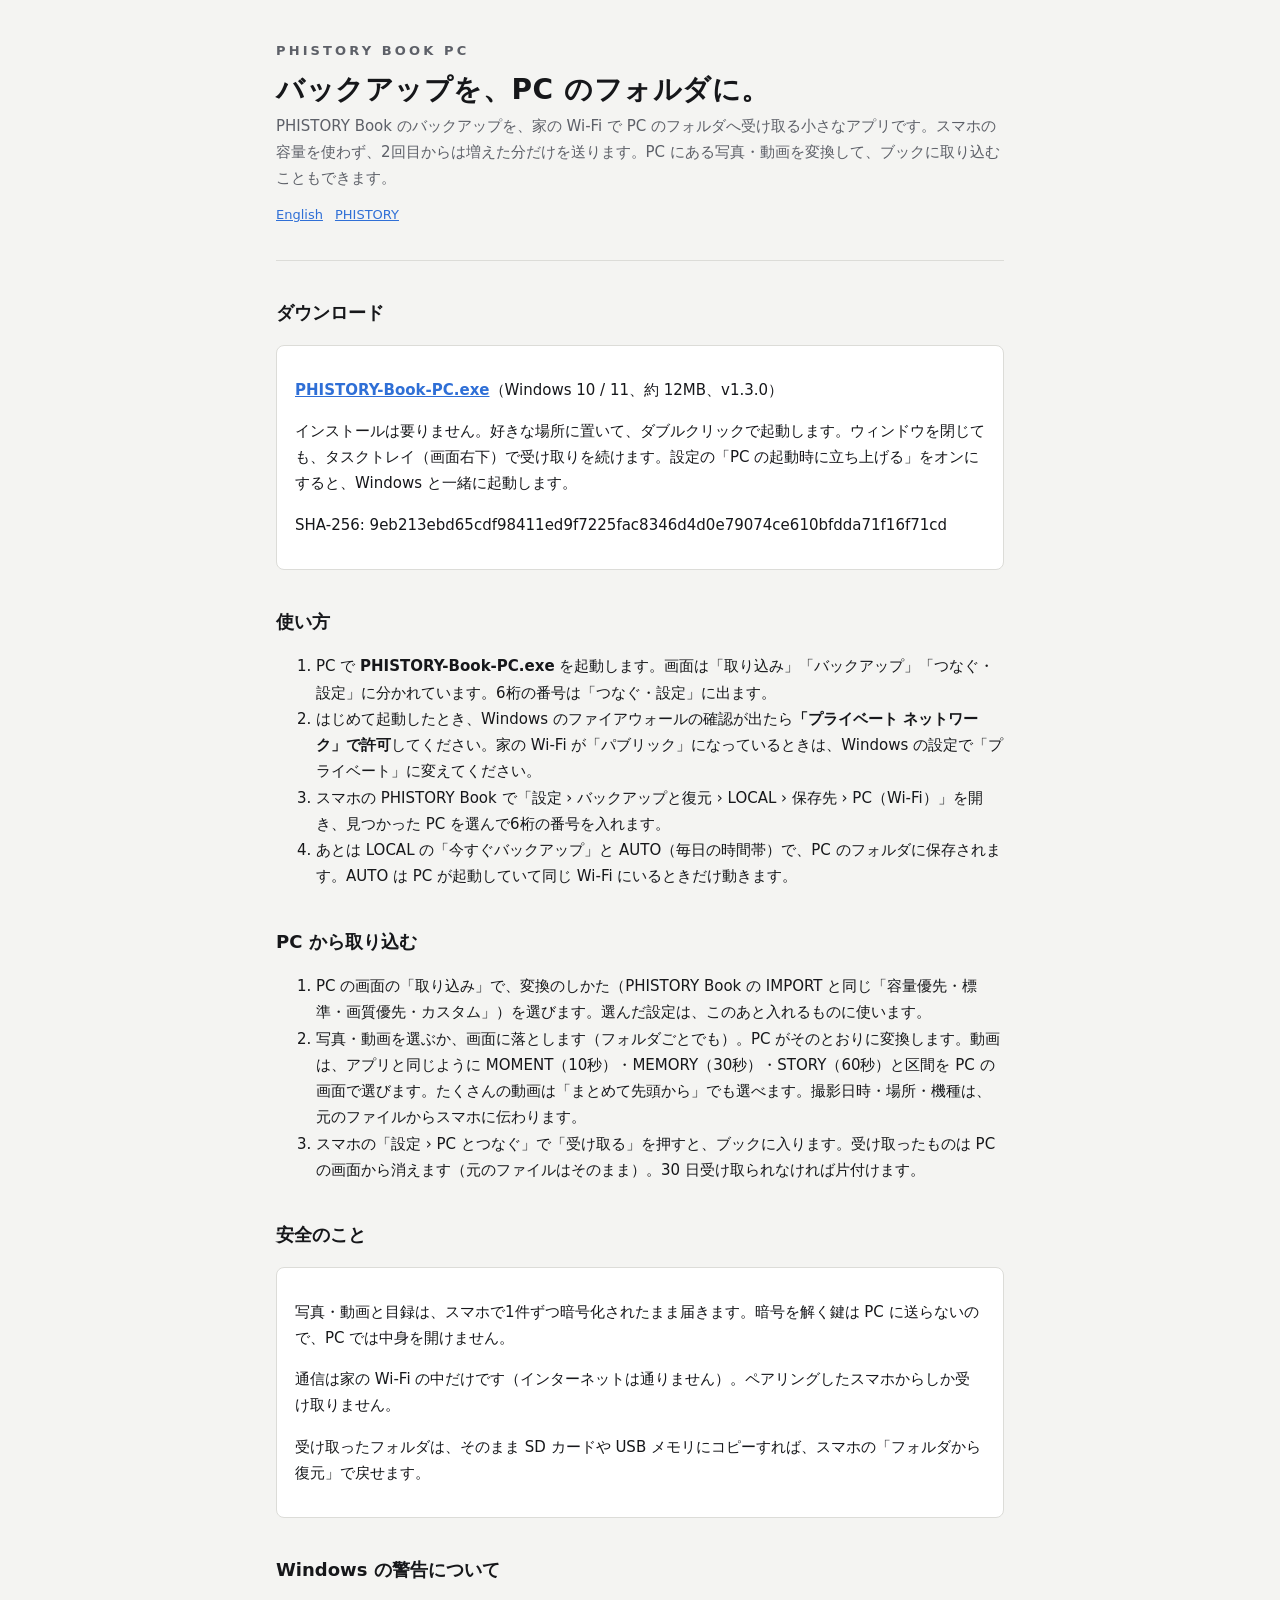
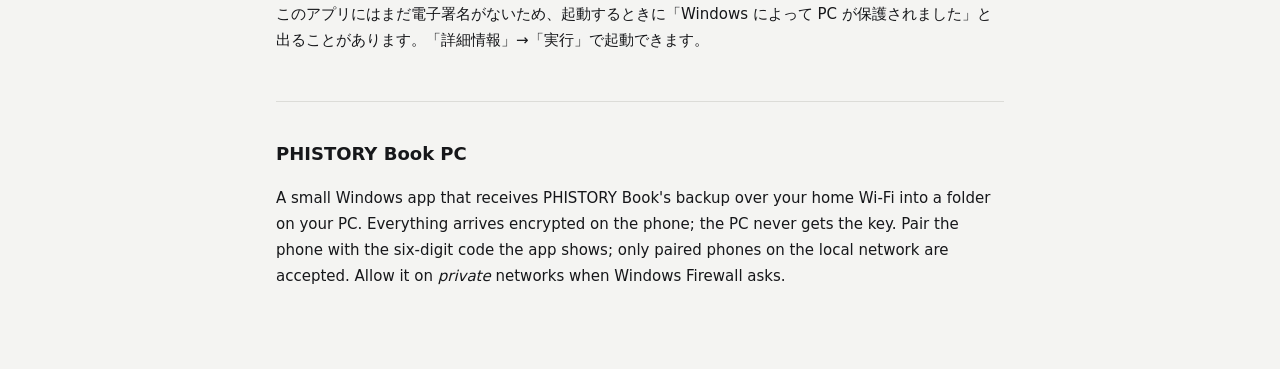
==== pc.html @ f16da41e "PHISTORY Book PC v1.3.0 の配布ページ、プライバシーポリシー更新、トップに PC アプリへのリンク" ====
<!doctype html>
<html lang="ja">
<head>
<meta charset="utf-8">
<meta name="viewport" content="width=device-width, initial-scale=1">
<title>PHISTORY Book PC</title>
<meta name="description" content="PHISTORY Book のバックアップを家の Wi-Fi で PC に受け取り、PC の写真・動画をブックに取り込むアプリ">
<link rel="stylesheet" href="style.css">
</head>
<body>
<main>
  <header>
    <div class="brand">PHISTORY BOOK PC</div>
    <h1>バックアップを、PC のフォルダに。</h1>
    <p class="lead">PHISTORY Book のバックアップを、家の Wi-Fi で PC のフォルダへ受け取る小さなアプリです。スマホの容量を使わず、2回目からは増えた分だけを送ります。PC にある写真・動画を変換して、ブックに取り込むこともできます。</p>
    <p class="lang"><a href="#en">English</a><a href="index.html">PHISTORY</a></p>
  </header>

  <h2>ダウンロード</h2>
  <div class="card">
    <p><a href="download/PHISTORY-Book-PC.exe"><strong>PHISTORY-Book-PC.exe</strong></a>（Windows 10 / 11、約 12MB、v1.3.0）</p>
    <p>インストールは要りません。好きな場所に置いて、ダブルクリックで起動します。ウィンドウを閉じても、タスクトレイ（画面右下）で受け取りを続けます。設定の「PC の起動時に立ち上げる」をオンにすると、Windows と一緒に起動します。</p>
    <p class="small">SHA-256: 9eb213ebd65cdf98411ed9f7225fac8346d4d0e79074ce610bfdda71f16f71cd</p>
  </div>

  <h2>使い方</h2>
  <ol>
    <li>PC で <strong>PHISTORY-Book-PC.exe</strong> を起動します。画面は「取り込み」「バックアップ」「つなぐ・設定」に分かれています。6桁の番号は「つなぐ・設定」に出ます。</li>
    <li>はじめて起動したとき、Windows のファイアウォールの確認が出たら<strong>「プライベート ネットワーク」で許可</strong>してください。家の Wi-Fi が「パブリック」になっているときは、Windows の設定で「プライベート」に変えてください。</li>
    <li>スマホの PHISTORY Book で「設定 › バックアップと復元 › LOCAL › 保存先 › PC（Wi-Fi）」を開き、見つかった PC を選んで6桁の番号を入れます。</li>
    <li>あとは LOCAL の「今すぐバックアップ」と AUTO（毎日の時間帯）で、PC のフォルダに保存されます。AUTO は PC が起動していて同じ Wi-Fi にいるときだけ動きます。</li>
  </ol>

  <h2>PC から取り込む</h2>
  <ol>
    <li>PC の画面の「取り込み」で、変換のしかた（PHISTORY Book の IMPORT と同じ「容量優先・標準・画質優先・カスタム」）を選びます。選んだ設定は、このあと入れるものに使います。</li>
    <li>写真・動画を選ぶか、画面に落とします（フォルダごとでも）。PC がそのとおりに変換します。動画は、アプリと同じように MOMENT（10秒）・MEMORY（30秒）・STORY（60秒）と区間を PC の画面で選びます。たくさんの動画は「まとめて先頭から」でも選べます。撮影日時・場所・機種は、元のファイルからスマホに伝わります。</li>
    <li>スマホの「設定 › PC とつなぐ」で「受け取る」を押すと、ブックに入ります。受け取ったものは PC の画面から消えます（元のファイルはそのまま）。30 日受け取られなければ片付けます。</li>
  </ol>

  <h2>安全のこと</h2>
  <div class="card">
    <p>写真・動画と目録は、スマホで1件ずつ暗号化されたまま届きます。暗号を解く鍵は PC に送らないので、PC では中身を開けません。</p>
    <p>通信は家の Wi-Fi の中だけです（インターネットは通りません）。ペアリングしたスマホからしか受け取りません。</p>
    <p>受け取ったフォルダは、そのまま SD カードや USB メモリにコピーすれば、スマホの「フォルダから復元」で戻せます。</p>
  </div>

  <h2>Windows の警告について</h2>
  <p>このアプリにはまだ電子署名がないため、起動するときに「Windows によって PC が保護されました」と出ることがあります。「詳細情報」→「実行」で起動できます。</p>

  <hr id="en">

  <h2>PHISTORY Book PC</h2>
  <p>A small Windows app that receives PHISTORY Book's backup over your home Wi-Fi into a folder on your PC. Everything arrives encrypted on the phone; the PC never gets the key. Pair the phone with the six-digit code the app shows; only paired phones on the local network are accepted. Allow it on <em>private</em> networks when Windows Firewall asks.</p>
</main>
</body>
</html>
---- style.css ----
:root {
  --bg: #f4f4f2;
  --surface: #ffffff;
  --line: #dcdcd8;
  --text: #16171a;
  --muted: #5d6068;
  --accent: #2f6fd6;
}
@media (prefers-color-scheme: dark) {
  :root {
    --bg: #0e0f11;
    --surface: #17181b;
    --line: #2a2c31;
    --text: #ececec;
    --muted: #9a9ea8;
    --accent: #7aa7ff;
  }
}
* { box-sizing: border-box; }
html { -webkit-text-size-adjust: 100%; }
body {
  margin: 0;
  background: var(--bg);
  color: var(--text);
  font-family: system-ui, -apple-system, "Segoe UI", "Hiragino Sans", "Noto Sans JP", sans-serif;
  line-height: 1.75;
}
main { max-width: 760px; margin: 0 auto; padding: 40px 16px 64px; }
header { border-bottom: 1px solid var(--line); padding-bottom: 20px; margin-bottom: 28px; }
.brand { font-size: 13px; letter-spacing: 0.24em; font-weight: 700; color: var(--muted); }
h1 { font-size: 28px; line-height: 1.35; margin: 8px 0 4px; letter-spacing: 0.02em; }
h2 { font-size: 18px; margin: 36px 0 8px; }
h3 { font-size: 15px; margin: 22px 0 4px; }
p, li { font-size: 15px; }
ul { padding-left: 1.2em; }
a { color: var(--accent); }
.lead { color: var(--muted); margin: 0; }
.card {
  background: var(--surface);
  border: 1px solid var(--line);
  border-radius: 8px;
  padding: 16px 18px;
  margin: 16px 0;
}
.lang { font-size: 13px; color: var(--muted); }
.lang a { margin-right: 12px; }
hr { border: 0; border-top: 1px solid var(--line); margin: 48px 0 8px; }
footer { color: var(--muted); font-size: 13px; margin-top: 40px; }
code { font-size: 13px; background: var(--surface); border: 1px solid var(--line); border-radius: 4px; padding: 1px 5px; word-break: break-all; }
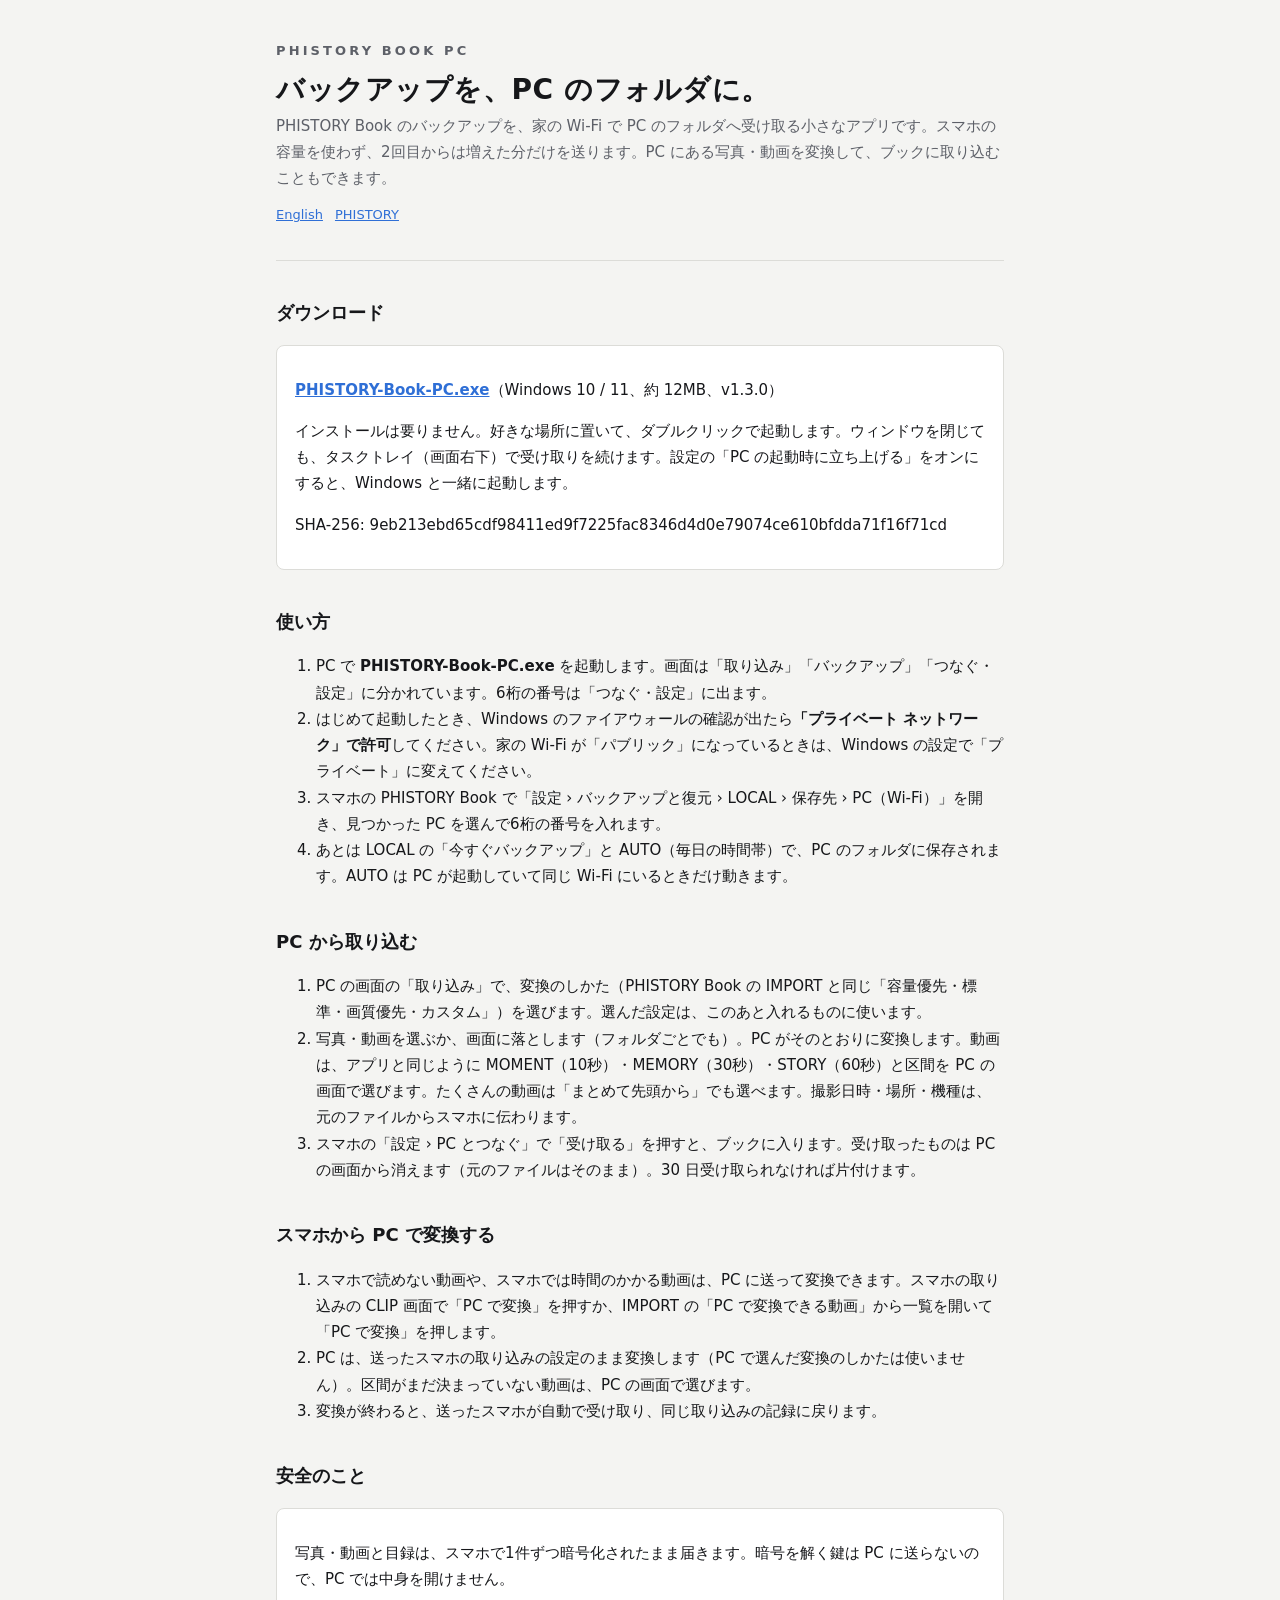
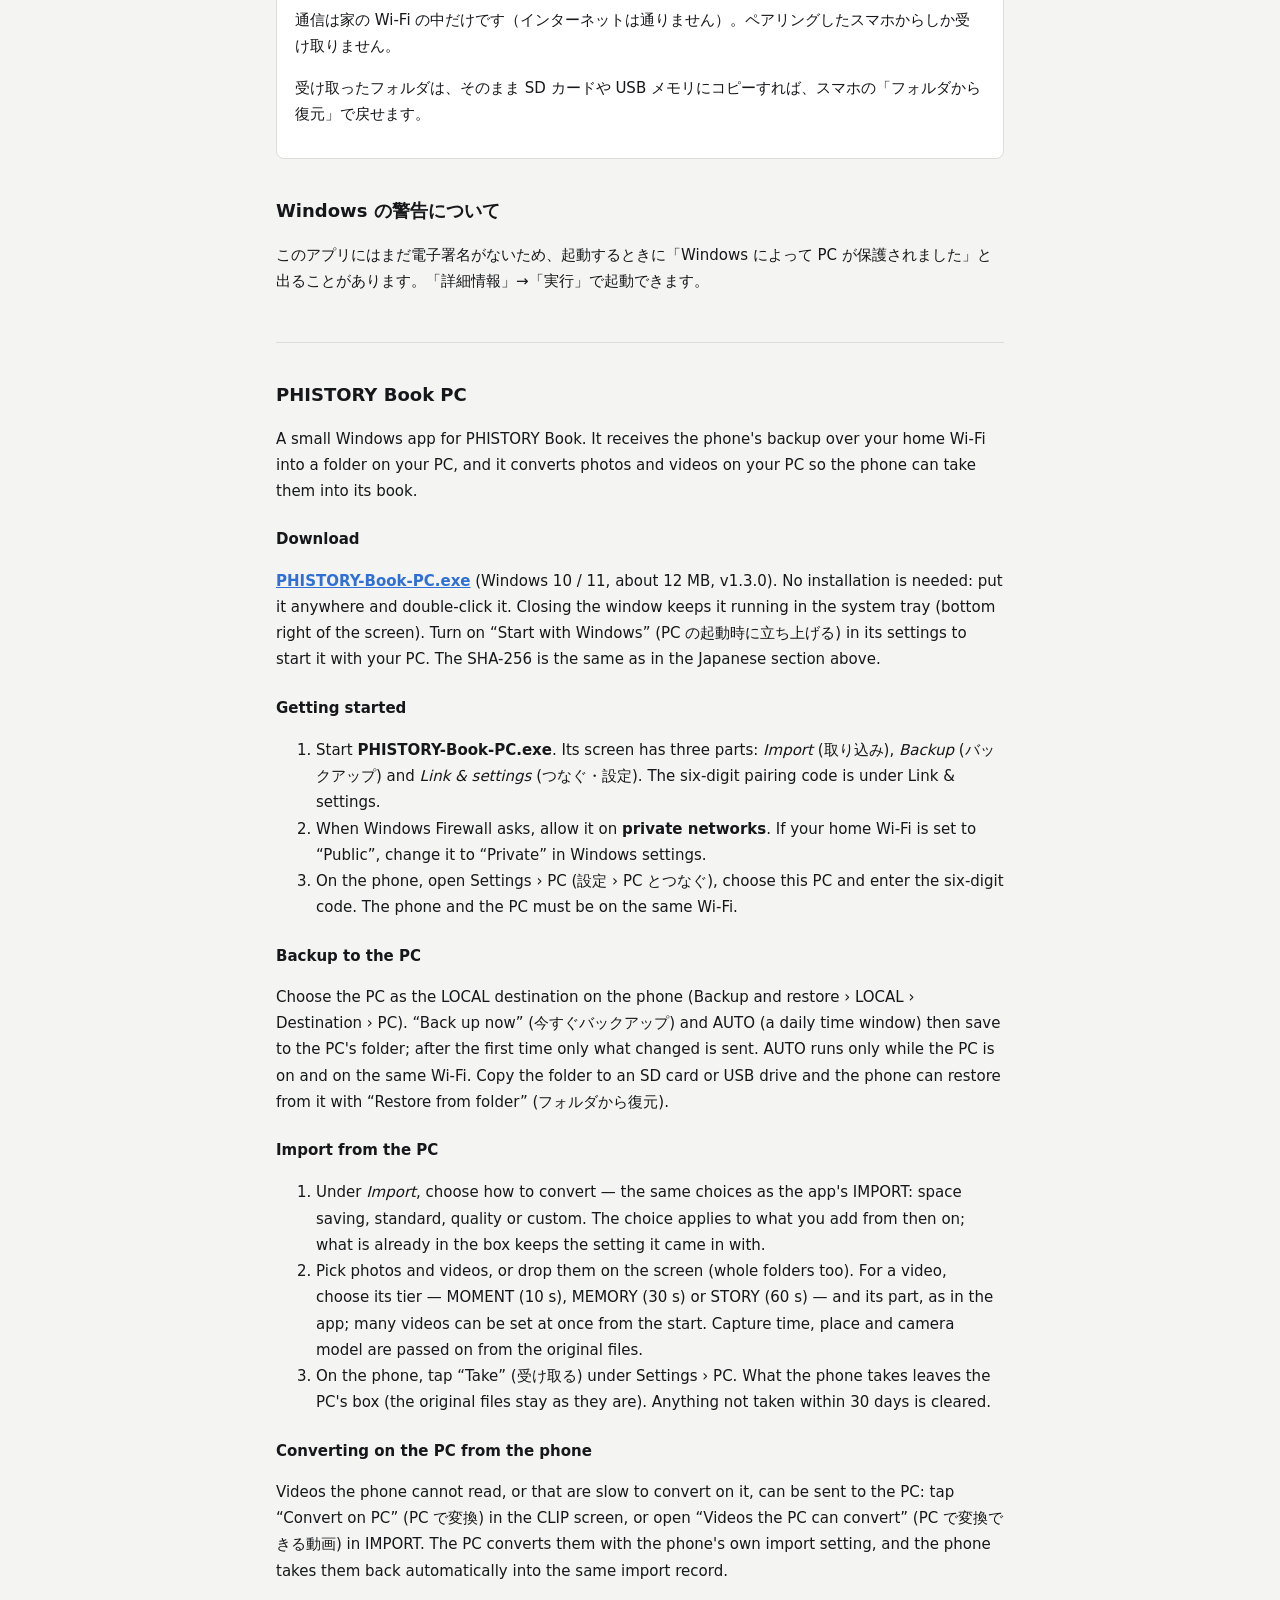
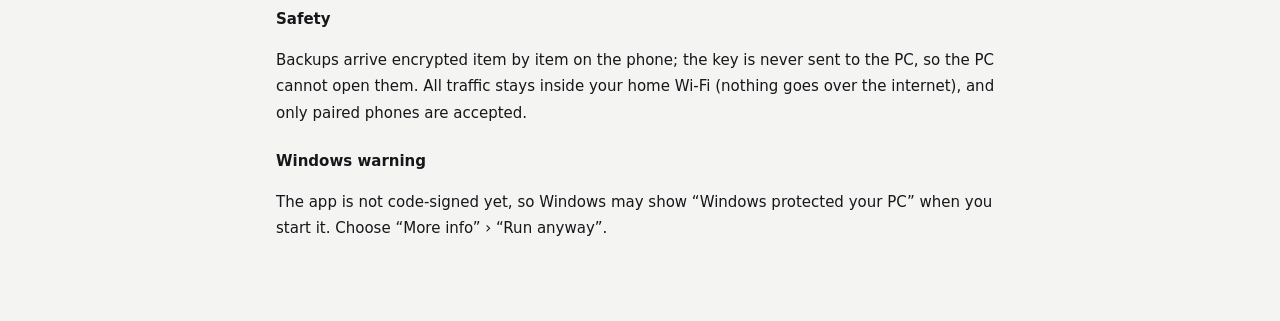
==== commit 430e247a: "PC アプリのページに英語の説明と、スマホから PC で変換する手順を追加" ====
--- a/pc.html
+++ b/pc.html
@@ -1,57 +1,93 @@
-<!doctype html>
-<html lang="ja">
-<head>
-<meta charset="utf-8">
-<meta name="viewport" content="width=device-width, initial-scale=1">
-<title>PHISTORY Book PC</title>
-<meta name="description" content="PHISTORY Book のバックアップを家の Wi-Fi で PC に受け取り、PC の写真・動画をブックに取り込むアプリ">
-<link rel="stylesheet" href="style.css">
-</head>
-<body>
-<main>
-  <header>
-    <div class="brand">PHISTORY BOOK PC</div>
-    <h1>バックアップを、PC のフォルダに。</h1>
-    <p class="lead">PHISTORY Book のバックアップを、家の Wi-Fi で PC のフォルダへ受け取る小さなアプリです。スマホの容量を使わず、2回目からは増えた分だけを送ります。PC にある写真・動画を変換して、ブックに取り込むこともできます。</p>
-    <p class="lang"><a href="#en">English</a><a href="index.html">PHISTORY</a></p>
-  </header>
-
-  <h2>ダウンロード</h2>
-  <div class="card">
-    <p><a href="download/PHISTORY-Book-PC.exe"><strong>PHISTORY-Book-PC.exe</strong></a>（Windows 10 / 11、約 12MB、v1.3.0）</p>
-    <p>インストールは要りません。好きな場所に置いて、ダブルクリックで起動します。ウィンドウを閉じても、タスクトレイ（画面右下）で受け取りを続けます。設定の「PC の起動時に立ち上げる」をオンにすると、Windows と一緒に起動します。</p>
-    <p class="small">SHA-256: 9eb213ebd65cdf98411ed9f7225fac8346d4d0e79074ce610bfdda71f16f71cd</p>
-  </div>
-
-  <h2>使い方</h2>
-  <ol>
-    <li>PC で <strong>PHISTORY-Book-PC.exe</strong> を起動します。画面は「取り込み」「バックアップ」「つなぐ・設定」に分かれています。6桁の番号は「つなぐ・設定」に出ます。</li>
-    <li>はじめて起動したとき、Windows のファイアウォールの確認が出たら<strong>「プライベート ネットワーク」で許可</strong>してください。家の Wi-Fi が「パブリック」になっているときは、Windows の設定で「プライベート」に変えてください。</li>
-    <li>スマホの PHISTORY Book で「設定 › バックアップと復元 › LOCAL › 保存先 › PC（Wi-Fi）」を開き、見つかった PC を選んで6桁の番号を入れます。</li>
-    <li>あとは LOCAL の「今すぐバックアップ」と AUTO（毎日の時間帯）で、PC のフォルダに保存されます。AUTO は PC が起動していて同じ Wi-Fi にいるときだけ動きます。</li>
-  </ol>
-
-  <h2>PC から取り込む</h2>
-  <ol>
-    <li>PC の画面の「取り込み」で、変換のしかた（PHISTORY Book の IMPORT と同じ「容量優先・標準・画質優先・カスタム」）を選びます。選んだ設定は、このあと入れるものに使います。</li>
-    <li>写真・動画を選ぶか、画面に落とします（フォルダごとでも）。PC がそのとおりに変換します。動画は、アプリと同じように MOMENT（10秒）・MEMORY（30秒）・STORY（60秒）と区間を PC の画面で選びます。たくさんの動画は「まとめて先頭から」でも選べます。撮影日時・場所・機種は、元のファイルからスマホに伝わります。</li>
-    <li>スマホの「設定 › PC とつなぐ」で「受け取る」を押すと、ブックに入ります。受け取ったものは PC の画面から消えます（元のファイルはそのまま）。30 日受け取られなければ片付けます。</li>
-  </ol>
-
-  <h2>安全のこと</h2>
-  <div class="card">
-    <p>写真・動画と目録は、スマホで1件ずつ暗号化されたまま届きます。暗号を解く鍵は PC に送らないので、PC では中身を開けません。</p>
-    <p>通信は家の Wi-Fi の中だけです（インターネットは通りません）。ペアリングしたスマホからしか受け取りません。</p>
-    <p>受け取ったフォルダは、そのまま SD カードや USB メモリにコピーすれば、スマホの「フォルダから復元」で戻せます。</p>
-  </div>
-
-  <h2>Windows の警告について</h2>
-  <p>このアプリにはまだ電子署名がないため、起動するときに「Windows によって PC が保護されました」と出ることがあります。「詳細情報」→「実行」で起動できます。</p>
-
-  <hr id="en">
-
-  <h2>PHISTORY Book PC</h2>
-  <p>A small Windows app that receives PHISTORY Book's backup over your home Wi-Fi into a folder on your PC. Everything arrives encrypted on the phone; the PC never gets the key. Pair the phone with the six-digit code the app shows; only paired phones on the local network are accepted. Allow it on <em>private</em> networks when Windows Firewall asks.</p>
-</main>
-</body>
-</html>
+<!doctype html>
+<html lang="ja">
+<head>
+<meta charset="utf-8">
+<meta name="viewport" content="width=device-width, initial-scale=1">
+<title>PHISTORY Book PC</title>
+<meta name="description" content="PHISTORY Book のバックアップを家の Wi-Fi で PC に受け取り、PC の写真・動画をブックに取り込むアプリ">
+<link rel="stylesheet" href="style.css">
+</head>
+<body>
+<main>
+  <header>
+    <div class="brand">PHISTORY BOOK PC</div>
+    <h1>バックアップを、PC のフォルダに。</h1>
+    <p class="lead">PHISTORY Book のバックアップを、家の Wi-Fi で PC のフォルダへ受け取る小さなアプリです。スマホの容量を使わず、2回目からは増えた分だけを送ります。PC にある写真・動画を変換して、ブックに取り込むこともできます。</p>
+    <p class="lang"><a href="#en">English</a><a href="index.html">PHISTORY</a></p>
+  </header>
+
+  <h2>ダウンロード</h2>
+  <div class="card">
+    <p><a href="download/PHISTORY-Book-PC.exe"><strong>PHISTORY-Book-PC.exe</strong></a>（Windows 10 / 11、約 12MB、v1.3.0）</p>
+    <p>インストールは要りません。好きな場所に置いて、ダブルクリックで起動します。ウィンドウを閉じても、タスクトレイ（画面右下）で受け取りを続けます。設定の「PC の起動時に立ち上げる」をオンにすると、Windows と一緒に起動します。</p>
+    <p class="small">SHA-256: 9eb213ebd65cdf98411ed9f7225fac8346d4d0e79074ce610bfdda71f16f71cd</p>
+  </div>
+
+  <h2>使い方</h2>
+  <ol>
+    <li>PC で <strong>PHISTORY-Book-PC.exe</strong> を起動します。画面は「取り込み」「バックアップ」「つなぐ・設定」に分かれています。6桁の番号は「つなぐ・設定」に出ます。</li>
+    <li>はじめて起動したとき、Windows のファイアウォールの確認が出たら<strong>「プライベート ネットワーク」で許可</strong>してください。家の Wi-Fi が「パブリック」になっているときは、Windows の設定で「プライベート」に変えてください。</li>
+    <li>スマホの PHISTORY Book で「設定 › バックアップと復元 › LOCAL › 保存先 › PC（Wi-Fi）」を開き、見つかった PC を選んで6桁の番号を入れます。</li>
+    <li>あとは LOCAL の「今すぐバックアップ」と AUTO（毎日の時間帯）で、PC のフォルダに保存されます。AUTO は PC が起動していて同じ Wi-Fi にいるときだけ動きます。</li>
+  </ol>
+
+  <h2>PC から取り込む</h2>
+  <ol>
+    <li>PC の画面の「取り込み」で、変換のしかた（PHISTORY Book の IMPORT と同じ「容量優先・標準・画質優先・カスタム」）を選びます。選んだ設定は、このあと入れるものに使います。</li>
+    <li>写真・動画を選ぶか、画面に落とします（フォルダごとでも）。PC がそのとおりに変換します。動画は、アプリと同じように MOMENT（10秒）・MEMORY（30秒）・STORY（60秒）と区間を PC の画面で選びます。たくさんの動画は「まとめて先頭から」でも選べます。撮影日時・場所・機種は、元のファイルからスマホに伝わります。</li>
+    <li>スマホの「設定 › PC とつなぐ」で「受け取る」を押すと、ブックに入ります。受け取ったものは PC の画面から消えます（元のファイルはそのまま）。30 日受け取られなければ片付けます。</li>
+  </ol>
+
+  <h2>スマホから PC で変換する</h2>
+  <ol>
+    <li>スマホで読めない動画や、スマホでは時間のかかる動画は、PC に送って変換できます。スマホの取り込みの CLIP 画面で「PC で変換」を押すか、IMPORT の「PC で変換できる動画」から一覧を開いて「PC で変換」を押します。</li>
+    <li>PC は、送ったスマホの取り込みの設定のまま変換します（PC で選んだ変換のしかたは使いません）。区間がまだ決まっていない動画は、PC の画面で選びます。</li>
+    <li>変換が終わると、送ったスマホが自動で受け取り、同じ取り込みの記録に戻ります。</li>
+  </ol>
+
+  <h2>安全のこと</h2>
+  <div class="card">
+    <p>写真・動画と目録は、スマホで1件ずつ暗号化されたまま届きます。暗号を解く鍵は PC に送らないので、PC では中身を開けません。</p>
+    <p>通信は家の Wi-Fi の中だけです（インターネットは通りません）。ペアリングしたスマホからしか受け取りません。</p>
+    <p>受け取ったフォルダは、そのまま SD カードや USB メモリにコピーすれば、スマホの「フォルダから復元」で戻せます。</p>
+  </div>
+
+  <h2>Windows の警告について</h2>
+  <p>このアプリにはまだ電子署名がないため、起動するときに「Windows によって PC が保護されました」と出ることがあります。「詳細情報」→「実行」で起動できます。</p>
+
+  <hr id="en">
+
+  <h2>PHISTORY Book PC</h2>
+  <p>A small Windows app for PHISTORY Book. It receives the phone's backup over your home Wi-Fi into a folder on your PC, and it converts photos and videos on your PC so the phone can take them into its book.</p>
+
+  <h3>Download</h3>
+  <p><a href="download/PHISTORY-Book-PC.exe"><strong>PHISTORY-Book-PC.exe</strong></a> (Windows 10 / 11, about 12 MB, v1.3.0). No installation is needed: put it anywhere and double-click it. Closing the window keeps it running in the system tray (bottom right of the screen). Turn on “Start with Windows” (PC の起動時に立ち上げる) in its settings to start it with your PC. The SHA-256 is the same as in the Japanese section above.</p>
+
+  <h3>Getting started</h3>
+  <ol>
+    <li>Start <strong>PHISTORY-Book-PC.exe</strong>. Its screen has three parts: <em>Import</em> (取り込み), <em>Backup</em> (バックアップ) and <em>Link &amp; settings</em> (つなぐ・設定). The six-digit pairing code is under Link &amp; settings.</li>
+    <li>When Windows Firewall asks, allow it on <strong>private networks</strong>. If your home Wi-Fi is set to “Public”, change it to “Private” in Windows settings.</li>
+    <li>On the phone, open Settings › PC (設定 › PC とつなぐ), choose this PC and enter the six-digit code. The phone and the PC must be on the same Wi-Fi.</li>
+  </ol>
+
+  <h3>Backup to the PC</h3>
+  <p>Choose the PC as the LOCAL destination on the phone (Backup and restore › LOCAL › Destination › PC). “Back up now” (今すぐバックアップ) and AUTO (a daily time window) then save to the PC's folder; after the first time only what changed is sent. AUTO runs only while the PC is on and on the same Wi-Fi. Copy the folder to an SD card or USB drive and the phone can restore from it with “Restore from folder” (フォルダから復元).</p>
+
+  <h3>Import from the PC</h3>
+  <ol>
+    <li>Under <em>Import</em>, choose how to convert — the same choices as the app's IMPORT: space saving, standard, quality or custom. The choice applies to what you add from then on; what is already in the box keeps the setting it came in with.</li>
+    <li>Pick photos and videos, or drop them on the screen (whole folders too). For a video, choose its tier — MOMENT (10 s), MEMORY (30 s) or STORY (60 s) — and its part, as in the app; many videos can be set at once from the start. Capture time, place and camera model are passed on from the original files.</li>
+    <li>On the phone, tap “Take” (受け取る) under Settings › PC. What the phone takes leaves the PC's box (the original files stay as they are). Anything not taken within 30 days is cleared.</li>
+  </ol>
+
+  <h3>Converting on the PC from the phone</h3>
+  <p>Videos the phone cannot read, or that are slow to convert on it, can be sent to the PC: tap “Convert on PC” (PC で変換) in the CLIP screen, or open “Videos the PC can convert” (PC で変換できる動画) in IMPORT. The PC converts them with the phone's own import setting, and the phone takes them back automatically into the same import record.</p>
+
+  <h3>Safety</h3>
+  <p>Backups arrive encrypted item by item on the phone; the key is never sent to the PC, so the PC cannot open them. All traffic stays inside your home Wi-Fi (nothing goes over the internet), and only paired phones are accepted.</p>
+
+  <h3>Windows warning</h3>
+  <p>The app is not code-signed yet, so Windows may show “Windows protected your PC” when you start it. Choose “More info” › “Run anyway”.</p>
+</main>
+</body>
+</html>
